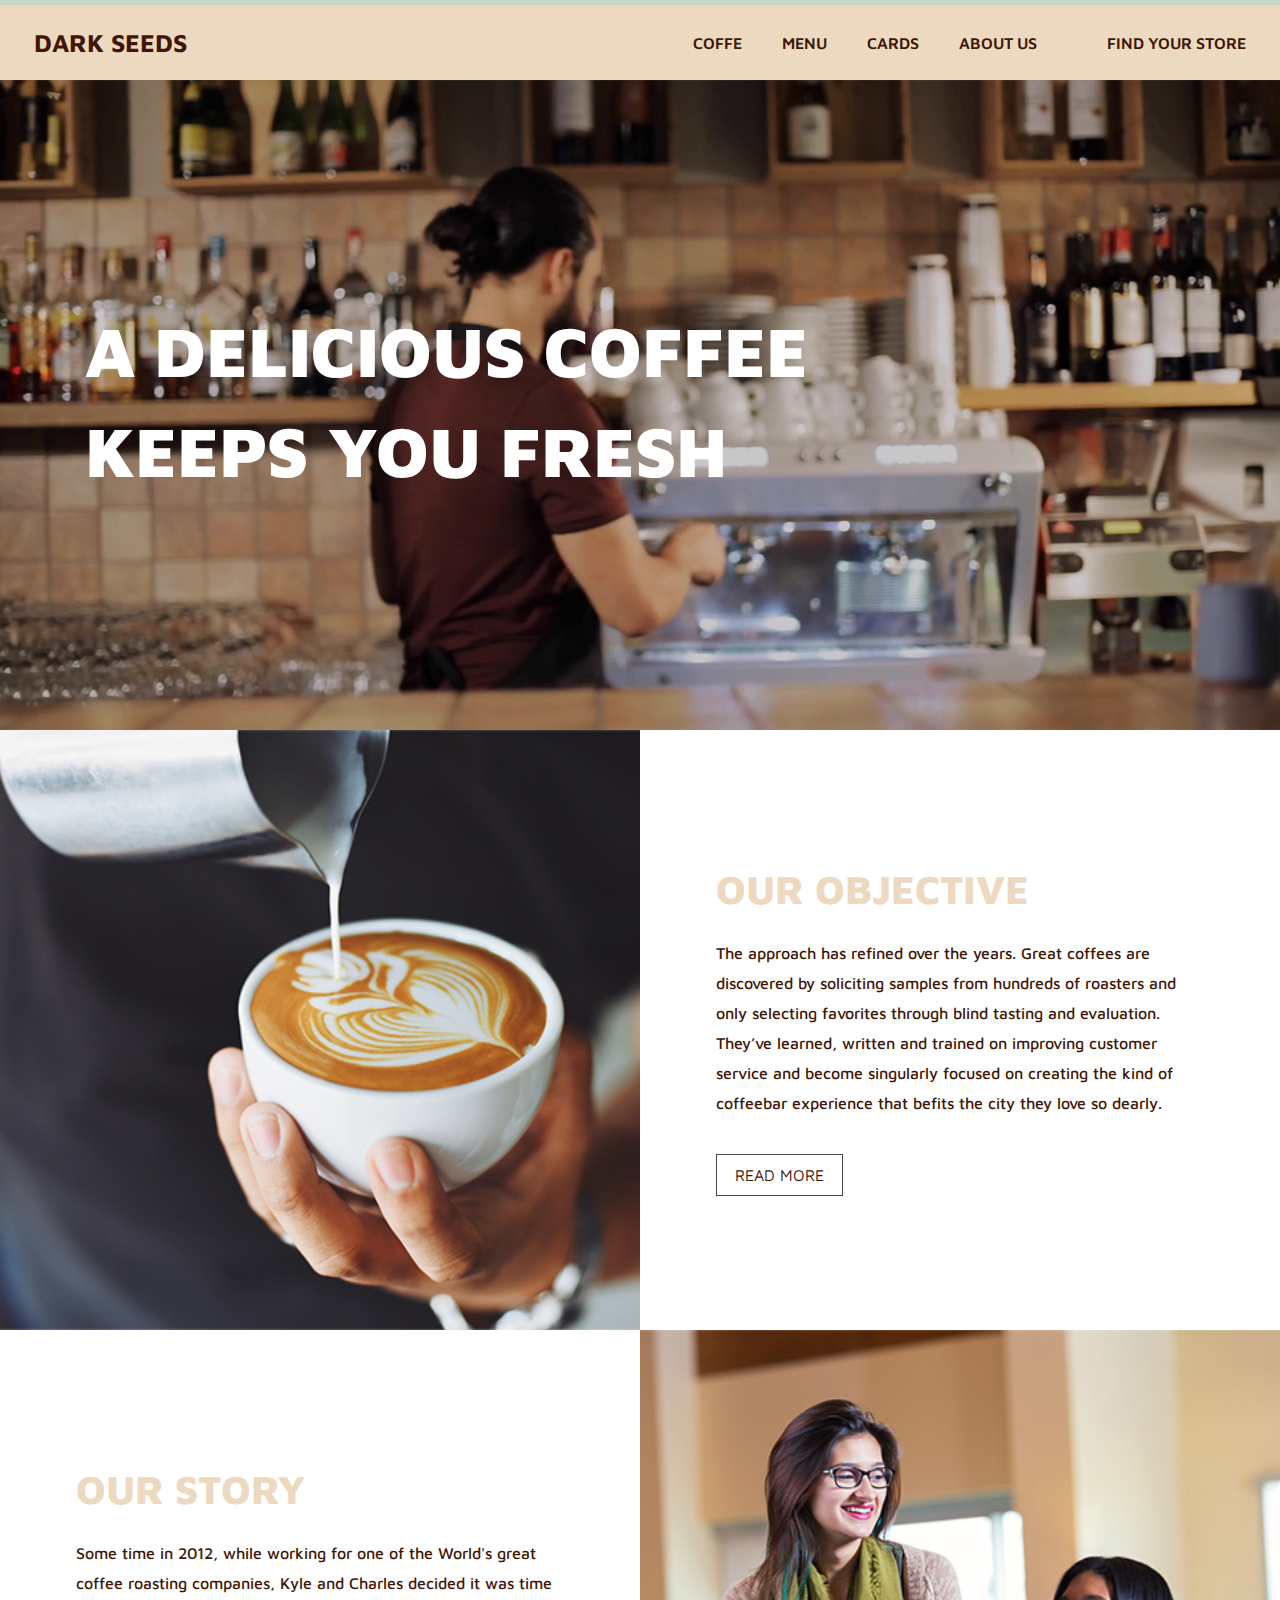
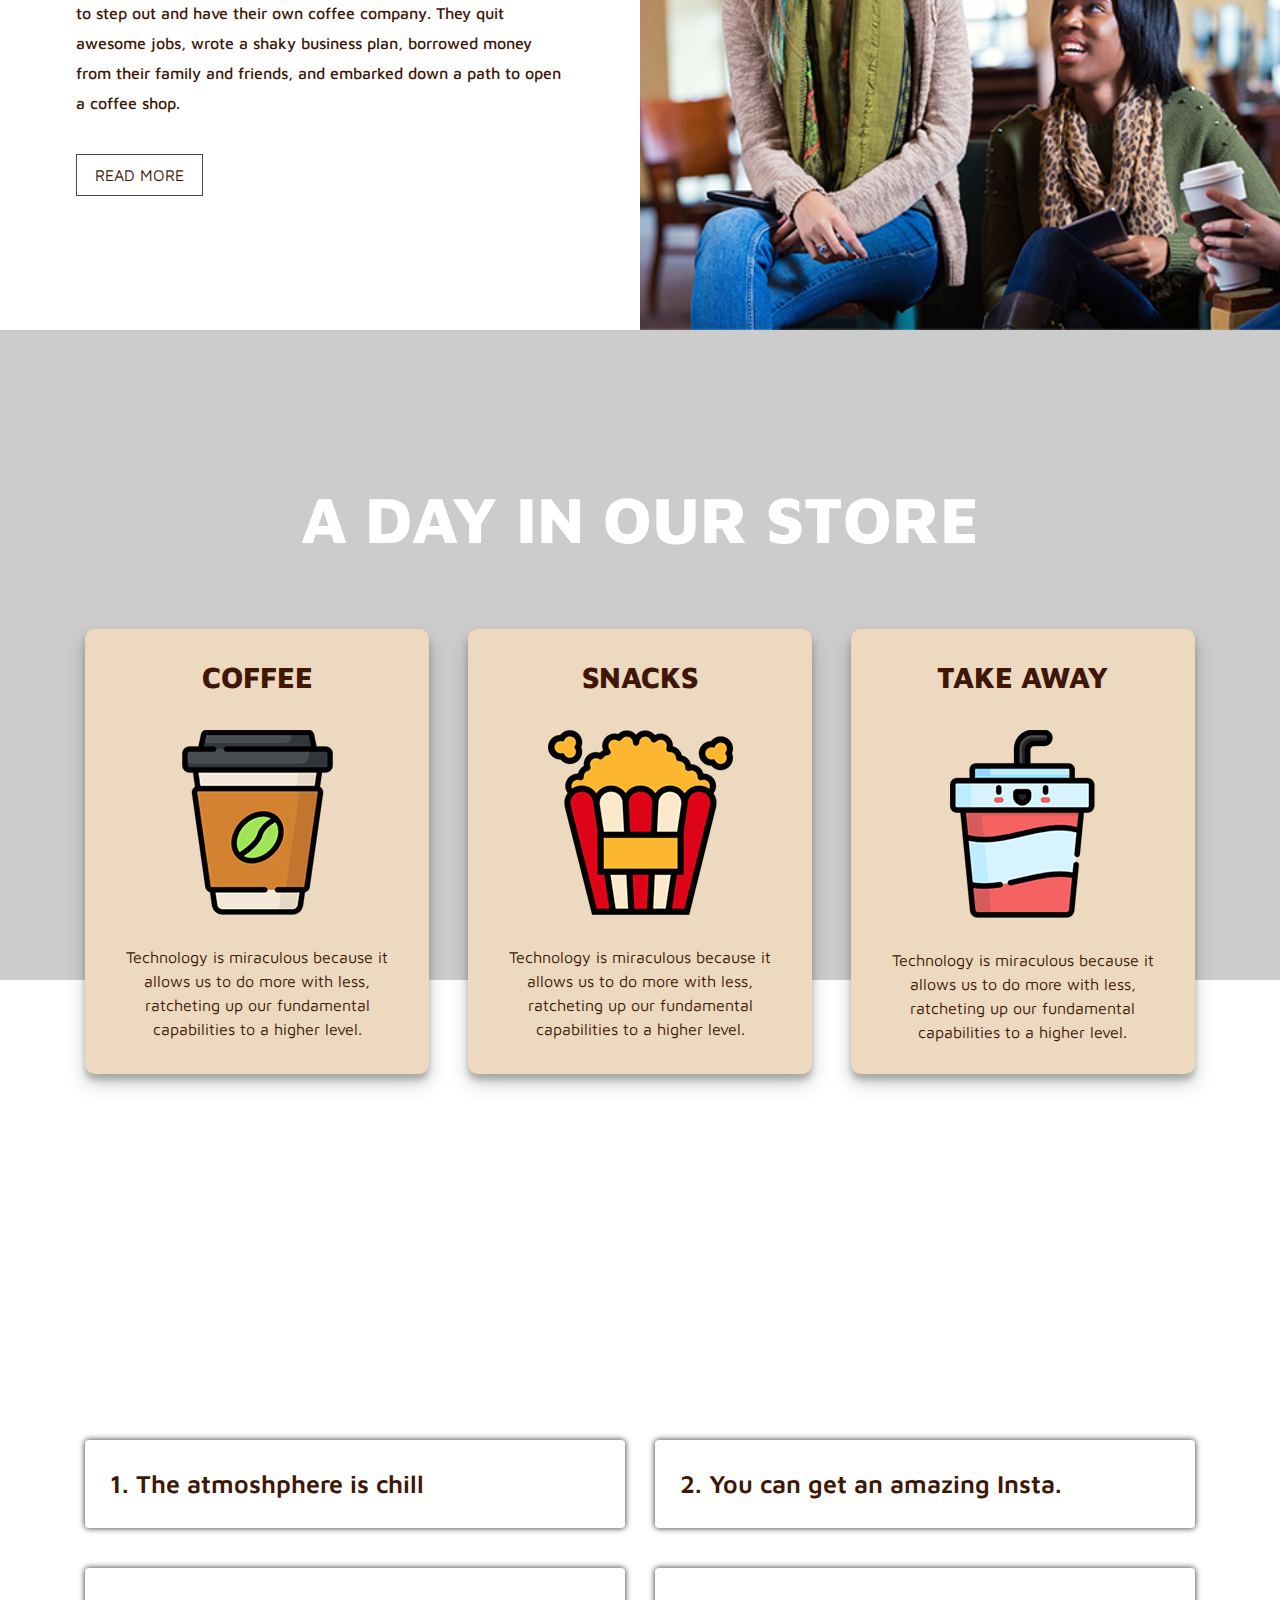
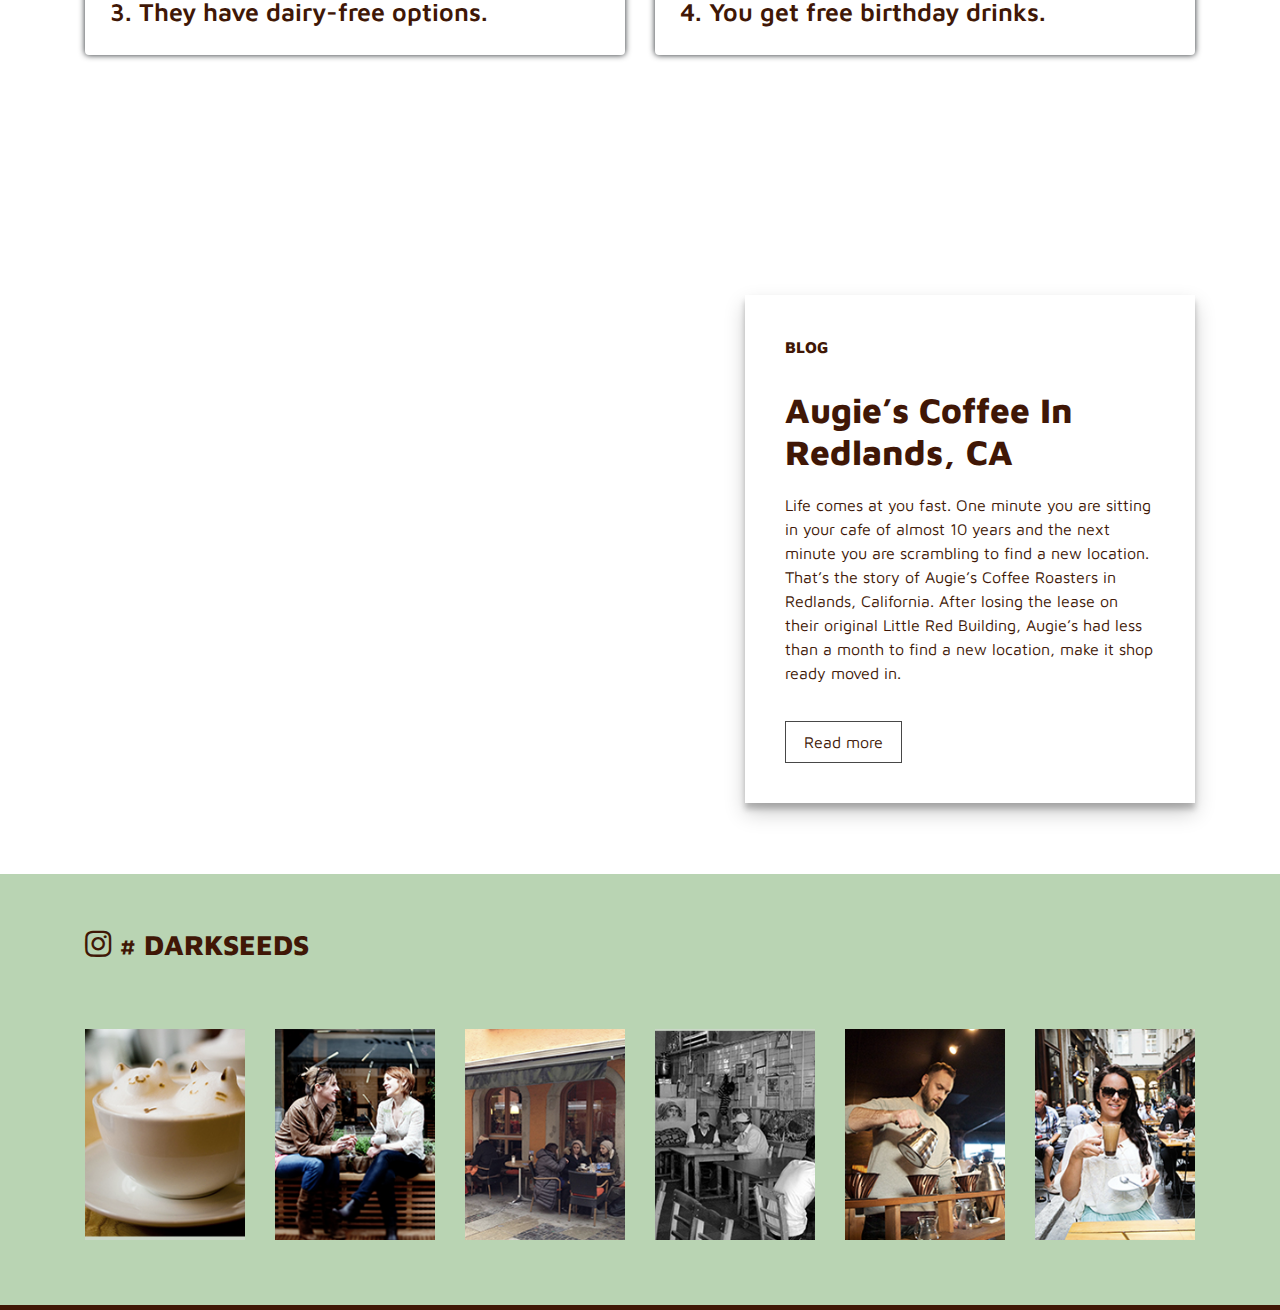
==== index.html @ 80364722 "add DarkSeeds file" ====
<!doctype html>
<html lang="en">
  <head>
    <!-- Required meta tags -->
    <meta charset="utf-8">
    <meta name="viewport" content="width=device-width, initial-scale=1, shrink-to-fit=no">

    <!-- Bootstrap CSS -->
    <link rel="stylesheet" href="https://stackpath.bootstrapcdn.com/bootstrap/4.4.1/css/bootstrap.min.css" integrity="sha384-Vkoo8x4CGsO3+Hhxv8T/Q5PaXtkKtu6ug5TOeNV6gBiFeWPGFN9MuhOf23Q9Ifjh" crossorigin="anonymous">

    <title>DARK SEEDS</title>
    <link rel="stylesheet" href="css/style.css">
    <link rel="stylesheet" href="https://use.fontawesome.com/releases/v5.7.2/css/all.css">
  </head>
  <body>
    <header class="fixed-top">
      <div class="container-fluid pl-lg-4 pr-lg-4 navbar-box">
        <a href="#" class="logo">DARK SEEDS</a>
        <input type="checkbox" id="check">
        <label for="check" class="checkbtn">
          <i class="fas fa-bars"></i>
        </label>
      <nav>
        <ul>
          <li><a href="#">Coffe</a></li>
          <li> <a href="#"> Menu</a></li>
          <li><a href="#">Cards</a></li>
          <li><a href="">About us</a></li>
      </ul>
      <div class="store_location">
        <a href="#">Find your store</a>
      </div>
      </nav>
    </div>
    </header>
  <main>
    <div class="main-img-box">
      <div class="overlay">
        <div class="container">
          <h1>A DELICIOUS COFFEE<br>
            KEEPS YOU FRESH</h1>
        </div>
      </div>
    </div>
  </main>
  <section>
    <div class="container-fluid our-opinion">
      <div class="row">
        <div class="col-md-6 pr-0 pl-0">
          <div><img src="img/dark-seeds3.jpg" alt="" class="img-fluid"></div>
        </div>
        <div class="col-md-6 d-flex align-items-center">
          <div class="title">
            <h2>OUR OBJECTIVE</h2>
            <p>The approach has refined over the years. Great coffees are discovered by soliciting samples from hundreds of roasters and only selecting favorites through blind tasting and evaluation. They’ve learned, written and trained on improving customer service and become singularly focused on creating the kind of coffeebar experience that befits the city they love so dearly. </p>
            <a href="#">READ MORE</a>
          </div>
        </div>
      </div>
      <div class="row">
        <div class="col-md-6 d-flex align-items-center order-2 order-md-1">
          <div class="title">
            <h2>OUR STORY</h2>
            <p>Some time in 2012, while working for one of the World's great coffee roasting companies, Kyle and Charles decided it was time to step out and have their own coffee company.
              They quit awesome jobs, wrote a shaky business plan, borrowed money from their family and friends, and embarked down a path to open a coffee shop.
             </p>
            <a href="#">READ MORE</a>
          </div>
        </div>
        <div class="col-md-6 pl-0 pr-0 order-1 order-md-2">
          <div><img src="img/dark-seeds2.jpg" alt="" class="img-fluid"></div>
        </div>
      </div>
    </div>
  </section>
  <section >
    <div class="our-store">
      <div class="overlay"></div>
    </div>
    <div class="container">
        <div class="store-items-box">
          <h2>A DAY IN OUR STORE</h2>
          <div class="items-mid-box">
            <div class="store-item">
              <h5>Coffee</h5>
              <img src="img/store-coffe.png" alt="" class="img-fluid">
              <p>Technology is miraculous because it allows us to do more with less, ratcheting up our fundamental capabilities to a higher level.</p>
            </div>

            <div class="store-item">
              <h5>Snacks</h5>
              <img src="img/store-snacks.png" alt="" class="img-fluid">
              <p>Technology is miraculous because it allows us to do more with less, ratcheting up our fundamental capabilities to a higher level.</p>
            </div>

            <div class="store-item">
              <h5>Take Away</h5>
              <img src="img/store-take_away.png" alt="" class="img-fluid">
              <p>Technology is miraculous because it allows us to do more with less, ratcheting up our fundamental capabilities to a higher level.</p>
            </div>
          </div>
        </div>
      </div>
  </section>

<section>
  <div class="diff-bg">
    <div class="container">
      <h2>What make us different</h2>
      <div class="row">
        <div class="col-md-6">
          <div class="title-box">
            <span><a href="#">1. The atmoshphere is chill</a></span>
          </div>
        </div>
        <div class="col-md-6">
          <div class="title-box">
            <span><a href="#">2. You can get an amazing Insta.</a></span>
          </div>
        </div>
      </div>
      <div class="row">
        <div class="col-md-6">
          <div class="title-box">
            <span><a href="#">3. They have dairy-free options.</a></span>
          </div>
        </div>
        <div class="col-md-6">
          <div class="title-box">
            <span><a href="#">4. You get free birthday drinks.</a></span>
          </div>
        </div>
      </div>
    </div>
  </div>
</section>

<section class="coffee-blog-bg">
    <div class="container">
      <div class="blog-box">
        <div class="blog-content">
        <span>Blog</span>
        <h2>Augie’s Coffee In Redlands, CA</h2>
        <p>Life comes at you fast. One minute you are sitting in your cafe of almost 10 years and the next minute you are scrambling to find a new location. That’s the story of Augie’s Coffee Roasters in Redlands, California. After losing the lease on their original Little Red Building, Augie’s had less than a month to find a new location, make it shop ready moved in.</p>
        <a href=#>Read more</a>
      </div>
      </div>
    </div>
</section>
<section class="news-box">
  <div class="container">
    <span><a href="#"><i class="fab fa-instagram"></i> # DARKSEEDS</a></span>
    <div class="row mt-5">
      <div class="col-md-2 col-4">
        <div class="news-img-box"><img src="img/news-img1.jpg" alt=""></div>
      </div>
      <div class="col-md-2 col-4">
        <div class="news-img-box"><img src="img/news-img2.jpg" alt=""></div>
      </div>
      <div class="col-md-2 col-4">
        <div class="news-img-box"><img src="img/news-img3.jpg" alt=""></div>
      </div>
      <div class="col-md-2 col-4">
        <div class="news-img-box"><img src="img/news-img4.jpg" alt=""></div>
      </div>
      <div class="col-md-2 col-4">
        <div class="news-img-box"><img src="img/news-img5.jpg" alt=""></div>
      </div>
      <div class="col-md-2 col-4">
        <div class="news-img-box"><img src="img/news-img6.jpg" alt=""></div>
      </div>
    </div>
  </div>

</section>

    <!-- Optional JavaScript -->
    <!-- jQuery first, then Popper.js, then Bootstrap JS -->
    <script src="https://code.jquery.com/jquery-3.4.1.slim.min.js" integrity="sha384-J6qa4849blE2+poT4WnyKhv5vZF5SrPo0iEjwBvKU7imGFAV0wwj1yYfoRSJoZ+n" crossorigin="anonymous"></script>
    <script src="https://cdn.jsdelivr.net/npm/popper.js@1.16.0/dist/umd/popper.min.js" integrity="sha384-Q6E9RHvbIyZFJoft+2mJbHaEWldlvI9IOYy5n3zV9zzTtmI3UksdQRVvoxMfooAo" crossorigin="anonymous"></script>
    <script src="https://stackpath.bootstrapcdn.com/bootstrap/4.4.1/js/bootstrap.min.js" integrity="sha384-wfSDF2E50Y2D1uUdj0O3uMBJnjuUD4Ih7YwaYd1iqfktj0Uod8GCExl3Og8ifwB6" crossorigin="anonymous"></script>
  </body>
</html>
---- css/style.css ----
@import url('https://fonts.googleapis.com/css?family=Maven+Pro:500,600,800,900&display=swap');
*,body{
    font-family: 'Maven Pro', sans-serif;
    box-sizing: border-box;
    padding: 0;
    margin: 0;
}
header{
    border-top: 5px solid #c9d8c5;
    background-color: #edd9c0;
    padding: 5px 0;
    height: 80px;
}
header .logo{
    padding: 10px ;
    font-size: 25px;
    color: #401706;
    font-weight: 700;
}
header .logo:hover{
    text-decoration: none;
}
header .navbar-box{
    display: flex;
    justify-content: space-between;
    align-items: center;
    height: 65px;
}
header .navbar-box nav {
    display: flex;  
    align-items: center;
}
header .navbar-box nav ul {
    display: flex;  
    list-style: none;
    margin-bottom: 0;
    padding-left: 0;
}
header .navbar-box nav ul li a{
    font-size: 16px;
    text-transform: uppercase;
    color: #401706; 
    padding: 10px 20px;
    display: inline-block;
    font-weight: 600;
    transition: all 300ms ease-in-out 0s;
}
header .navbar-box nav ul li a:hover{
    text-decoration: none;
    background-color:#b9d4b3;
}
header .store_location a{
    color: #401706; 
    font-size: 16px;
    font-weight: 600;
    text-transform: uppercase;
    margin-left: 40px;
    padding:10px;
}
header .store_location a:hover{
    text-decoration: none;
}
/*--responsive nav--*/
.checkbtn{
    font-size: 25px;
    color: #401706; 
    cursor: pointer;
    display: none;
}
#check{
    display: none;
}
@media (max-width:991px){
  .checkbtn{
      display: block;
  }  
  header .navbar-box nav{
      flex-direction: column;
      justify-content: center;
      position: fixed;
      width:100%;
      height: 100vh;
      top: 80px;
      left: -100vw;
      text-align: center;
      transition: all 0.5s;
      background-color:#2c3e50 ;
  }
 header .navbar-box nav ul{
    display: block;
 }
 header .navbar-box nav ul li{
    margin: 20px 0;
 }
  header .navbar-box nav ul li a{
      color: #fff;
  }
  #check:checked ~ nav{
      left: 0;
  }
  header .store_location a{
    margin-left:0px;
    color: #fff;
    margin-top: 20px;
    display: inline-block;
}
header label {
    padding: 10px;
    margin-bottom: 0px;
}
}
main .main-img-box{
    background-image: url(../img/dark-seeds.jpg);
    width: 100%;
    height: 650px;
    background-size: cover;
    background-position: center;
    background-repeat: no-repeat;
    margin-top: 80px;
}
main .main-img-box .overlay{
    height: 100%;
    width: 100%;
    background: rgb(0, 0, 0, 0.2);
    display: flex;
    align-items: center;
}
main .main-img-box h1{
    font-size: calc(45px + 2vw);
    color: #fff;
    line-height: 100px;
    font-weight: 900;
    text-transform: uppercase;
}
.our-opinion div img{
  width: 100%;
  height: 600px;
  object-fit: cover;
}
.our-opinion .title{
    padding: 0 10%;
}
.our-opinion .title h2{
    font-size: 40px;
    font-weight: 800;
    color: #edd9c0;
    margin-bottom: 25px;
    text-transform: uppercase;
}
.our-opinion .title p{
    color: #401706;
    font-weight: 500;
    line-height: 30px;
}
.our-opinion .title a{
    color: #401706;
    padding: 8px 18px;
    border: 1px solid #484848;
    display: inline-block;
    margin-top: 20px;
    transition: all 300ms ease-in-out 0s;
}
.our-opinion .title a:hover{
    text-decoration: none;
    background-color:#b9d4b3;
}
.our-store{
    background-image: url(../img/dark-seeds4.jpg);
    width: 100%;
    height: 650px;
    background-size: cover;
    background-position: center;
    background-repeat: no-repeat;
    background-attachment: fixed;
}
.our-store .overlay{
    height: 100%;
    width: 100%;
    background: rgb(0, 0, 0, 0.2);
    padding-top: 130px;
}
 .store-items-box{
    margin-top: -500px;
}
.store-items-box h2{
    font-size: calc(40px + 2vw);
    font-weight: 800;
    color: #fff;
    text-align: center;
    text-transform: uppercase;
    margin-bottom: 70px;
}
.store-items-box .items-mid-box{
    display: flex;
    justify-content: space-between;
}
 .store-items-box .items-mid-box .store-item{
    background-color: #edd9c0;
    padding: 30px;
    text-align: center;
    max-width: 31%;
    box-shadow: 0 10px 20px rgba(0,0,0,0.19), 0 6px 6px rgba(0,0,0,0.23);
    cursor: pointer;
    transition: all 300ms ease-in-out 0s;
    border-radius: 10px;
}
 .store-items-box .items-mid-box .store-item:hover{
    transform:translate(0px, 4px);
}
.store-items-box .items-mid-box .store-item h5 {
    font-size: 30px;
    font-weight: 800;
    margin-bottom: 35px;
    color: #401706;
    text-transform: uppercase;
}
 .store-items-box .items-mid-box .store-item p {
    margin-top: 30px;
    color: #401706;
    margin-bottom: 0;
}
.diff-bg{
    background-image: url(../img/Make-different.jpg);
    width: 100%;
    height: 650px;
    background-size: cover;
    background-position: center;
    background-repeat: no-repeat;
    margin-top: 100px;
    background-attachment: fixed;
}
.diff-bg h2{
    font-size: calc(40px + 2vw);
    font-weight: 800;
    color: #fff;
    text-align: center;
    padding: 120px 0 60px;
    text-transform: uppercase;
}
.diff-bg .title-box{
    background-color: #fff;
    margin-bottom: 40px;
    box-shadow: #212529 0px 0px 6px;
    border-radius: 4px;
}
.diff-bg .title-box span a{
    padding: 25px;
    color: #401706;
    font-size: 25px;
    font-weight: 600;
    display:block;
    transition: all 300ms ease-in-out 0s;
}
.diff-bg .title-box span a:hover{
    text-decoration: none;
    background-color: #edd9c0;
}
.coffee-blog-bg{
    background-image: url(../img/bg-coffee-blog.jpg);
    width: 100%;
    height: 650px;
    background-size: cover;
    background-position: center;
    background-repeat: no-repeat;
    background-attachment: fixed;
}
.coffee-blog-bg .blog-box{
    width: 100%;
    height:650px ;
    display: flex;
    justify-content: flex-end;
    align-items: center;
}
.blog-box .blog-content{
    max-width: 450px;
    background-color: #fff;
    padding: 40px;
    box-shadow: 0 10px 20px rgba(0,0,0,0.19), 0 6px 6px rgba(0,0,0,0.23);
}
.blog-box .blog-content span{
    font-size: 16px;
    color: #401706;
    text-transform: uppercase;
    font-weight: 800;
}
.blog-box .blog-content h2{
    font-size: 35px;
    color: #401706;
    font-weight: 800;
    margin: 30px 0 20px;
}
.blog-box .blog-content p{
    font-size: 16px;
    color: #401706;
}
.blog-box .blog-content a{
    color: #401706;
    padding: 8px 18px 8px 18px;
    border: 1px solid #484848;
    display: inline-block;
    margin-top: 20px;
    transition: all 300ms ease-in-out 0s;
}
.blog-box .blog-content a:hover{
    text-decoration: none;
    background-color:#b9d4b3;
}
.news-box{
    background-color: #b9d4b3;
    padding: 50px 0;
    border-bottom:5px solid #401706; 
}
.news-box span a{
    font-size: 28px;
    font-weight: 800;
    color: #401706;
    cursor: pointer;
}
.news-box span a i{
    font-size: 30px;
}
.news-box .news-img-box{
padding: 15px 0;
}
.news-box .news-img-box img{
    width: 100%;
    filter: grayscale(20%);
    transition: .3s ease-in-out;
}
.news-box img:hover{
    -webkit-filter: grayscale(0);
    filter: grayscale(0);
    -webkit-transform: scale(1.04);
    transform: scale(1.04);
    cursor: pointer;
}
/*-- responsive design --*/
@media (max-width: 1199px){
    .store-items-box .items-mid-box .store-item {
        padding: 30px 15px;
    }
    .store-items-box .items-mid-box .store-item h5 {
        margin-bottom: 25px;
    }
    .store-items-box .items-mid-box .store-item p {
        margin-top: 20px;
    }
  }
@media (max-width: 991px){
.our-store{
    height: 450px;
    background-attachment: fixed;
}
 .store-items-box{
   margin-top: -350px;
}
.store-items-box h2{
    margin-bottom: 20px;
}
.store-items-box .items-mid-box{
    flex-direction: column;
}
.store-items-box .items-mid-box .store-item {
    padding: 60px;
    max-width: 100%;
    margin-top: 40px;
}
.store-items-box .items-mid-box .store-item h5 {
    font-size: 40px;
    margin-bottom: 45px;
}
 .store-items-box .store-item img {
    height: 240px;
}
.store-items-box .items-mid-box .store-item p {
    font-size: 18px;
    margin-top: 35px;
    margin-bottom: 0;
}
.diff-bg .title-box span a {
    padding: 25px;
    color: #401706;
    font-size: 18px;
}
}
@media (max-width: 767px){
    main .main-img-box h1 {
        font-size: calc(34px + 2vw);
        line-height: 80px;
    }
    .our-opinion div img {
        height: 501px;
    }
    .our-opinion .title {
        padding: 40px 30px;
        margin-bottom: 30px;
    }
    .diff-bg h2 {
        padding: 60px 0 20px;
    }
    .diff-bg .title-box {
        margin-bottom: 20px;
    }
  }
  @media (max-width: 575px){
    main .main-img-box h1 {
        font-size: calc(25px + 2vw);
        line-height: 60px;
        text-align: center;
    }
    .our-opinion div img {
        height: 401px;
    }
    .store-items-box h2 {
        font-size: calc(35px + 2vw);
    }
    .store-items-box .items-mid-box .store-item {
        padding: 30px;
    }
    .store-items-box .items-mid-box .store-item h5 {
        font-size: 30px;
        margin-bottom: 45px;
    }
    .store-items-box .store-item img {
        height: 190px;
    }
    .store-items-box .items-mid-box .store-item p {
        font-size: 16px;
    }
    .store-items-box .items-mid-box {
        padding: 0 20px;
    }
    .diff-bg h2 {
        font-size: calc(35px + 2vw);
    }
    .blog-box .blog-content {
        padding: 35px;
    }
    .blog-box .blog-content h2 {
        font-size: 30px;
        color: #401706;
        font-weight: 800;
        margin: 30px 0 20px;
    }
  }
  @media (max-width: 360px){
    main .main-img-box h1 {
        font-size: calc(22px + 2vw);
        line-height: 50px;
    }
    .store-items-box .items-mid-box .store-item {
        padding: 30px 25px;
    }
    .store-items-box .items-mid-box .store-item h5 {
        font-size: 30px;
        margin-bottom: 45px;
    }
    .store-items-box .store-item img {
        height: 190px;
    }
    .store-items-box .items-mid-box {
        padding: 0;
    }
    .diff-bg .title-box span a {
        padding: 22px;
        font-size: 16px;
    }
    .blog-box .blog-content {
        padding: 25px;
    }
    .blog-box .blog-content h2 {
        font-size: 28px;
        color: #401706;
        font-weight: 800;
        margin: 30px 0 20px;
    }
  }
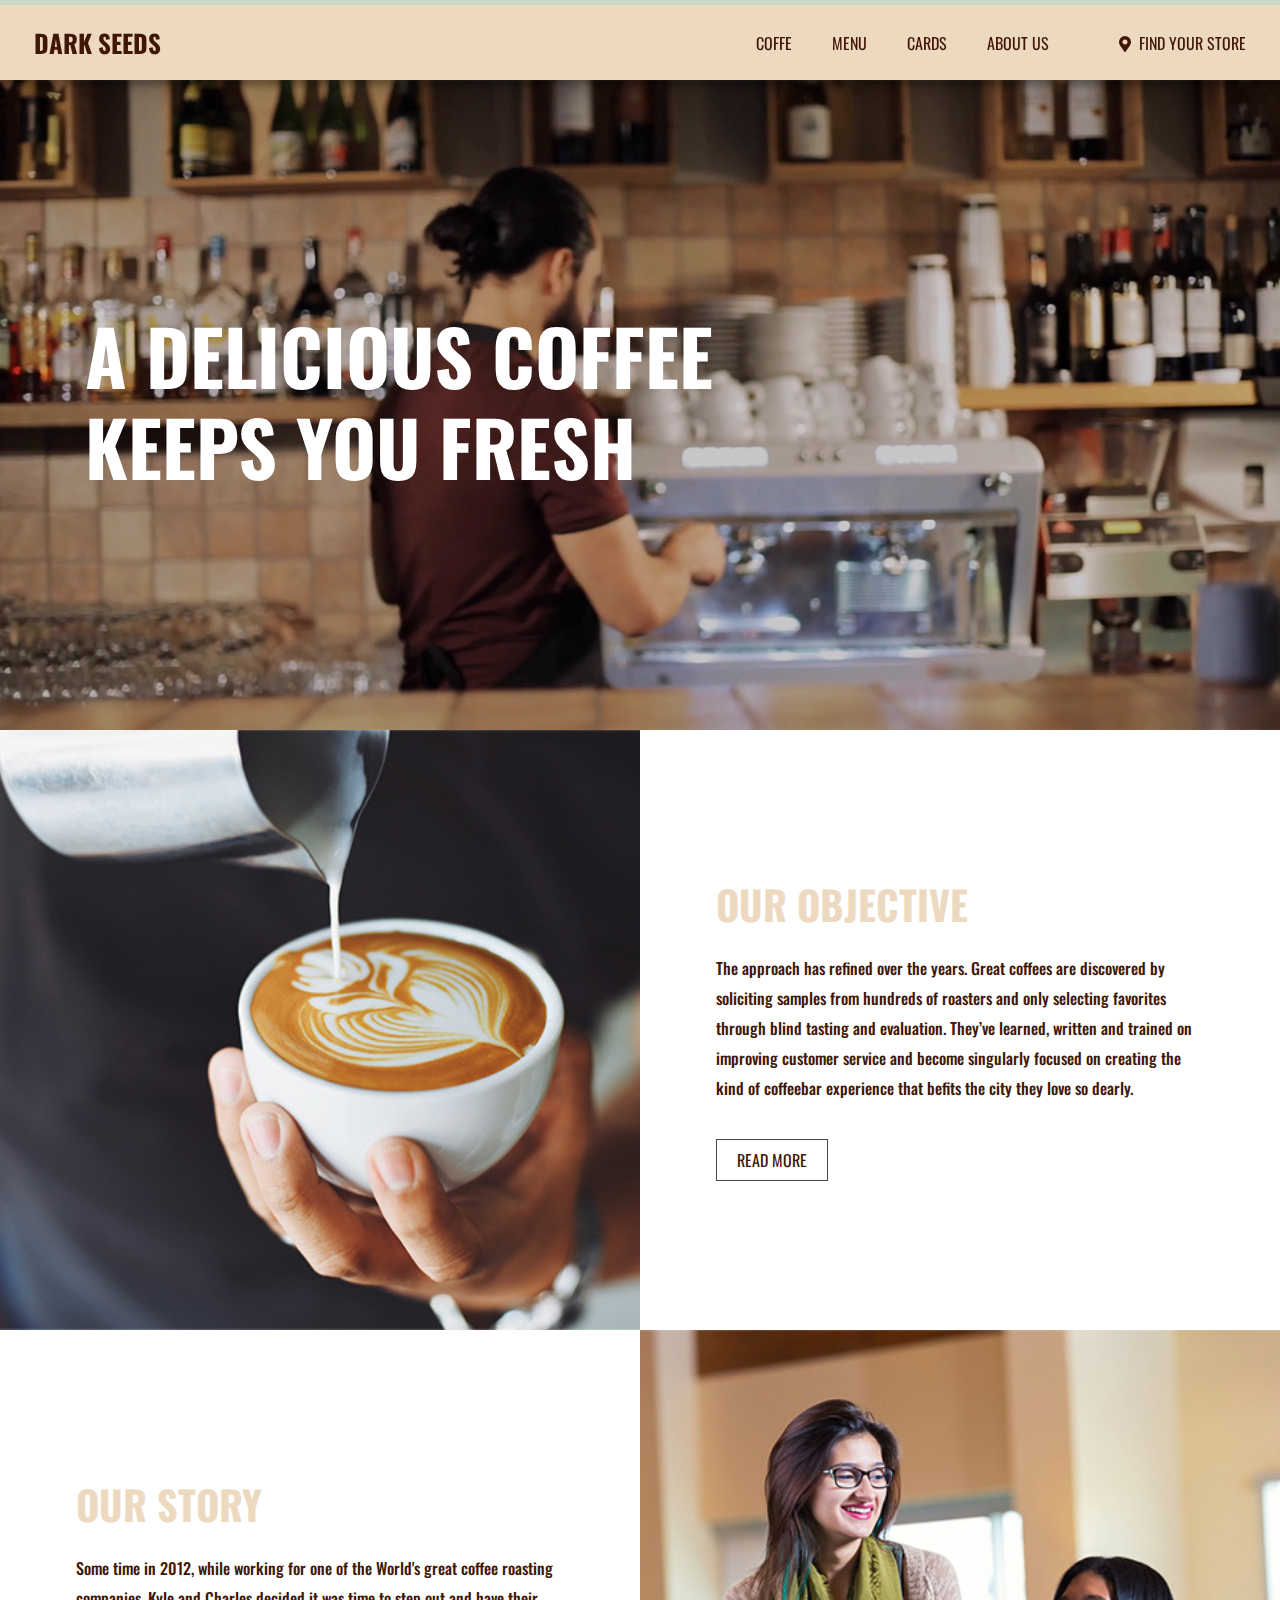
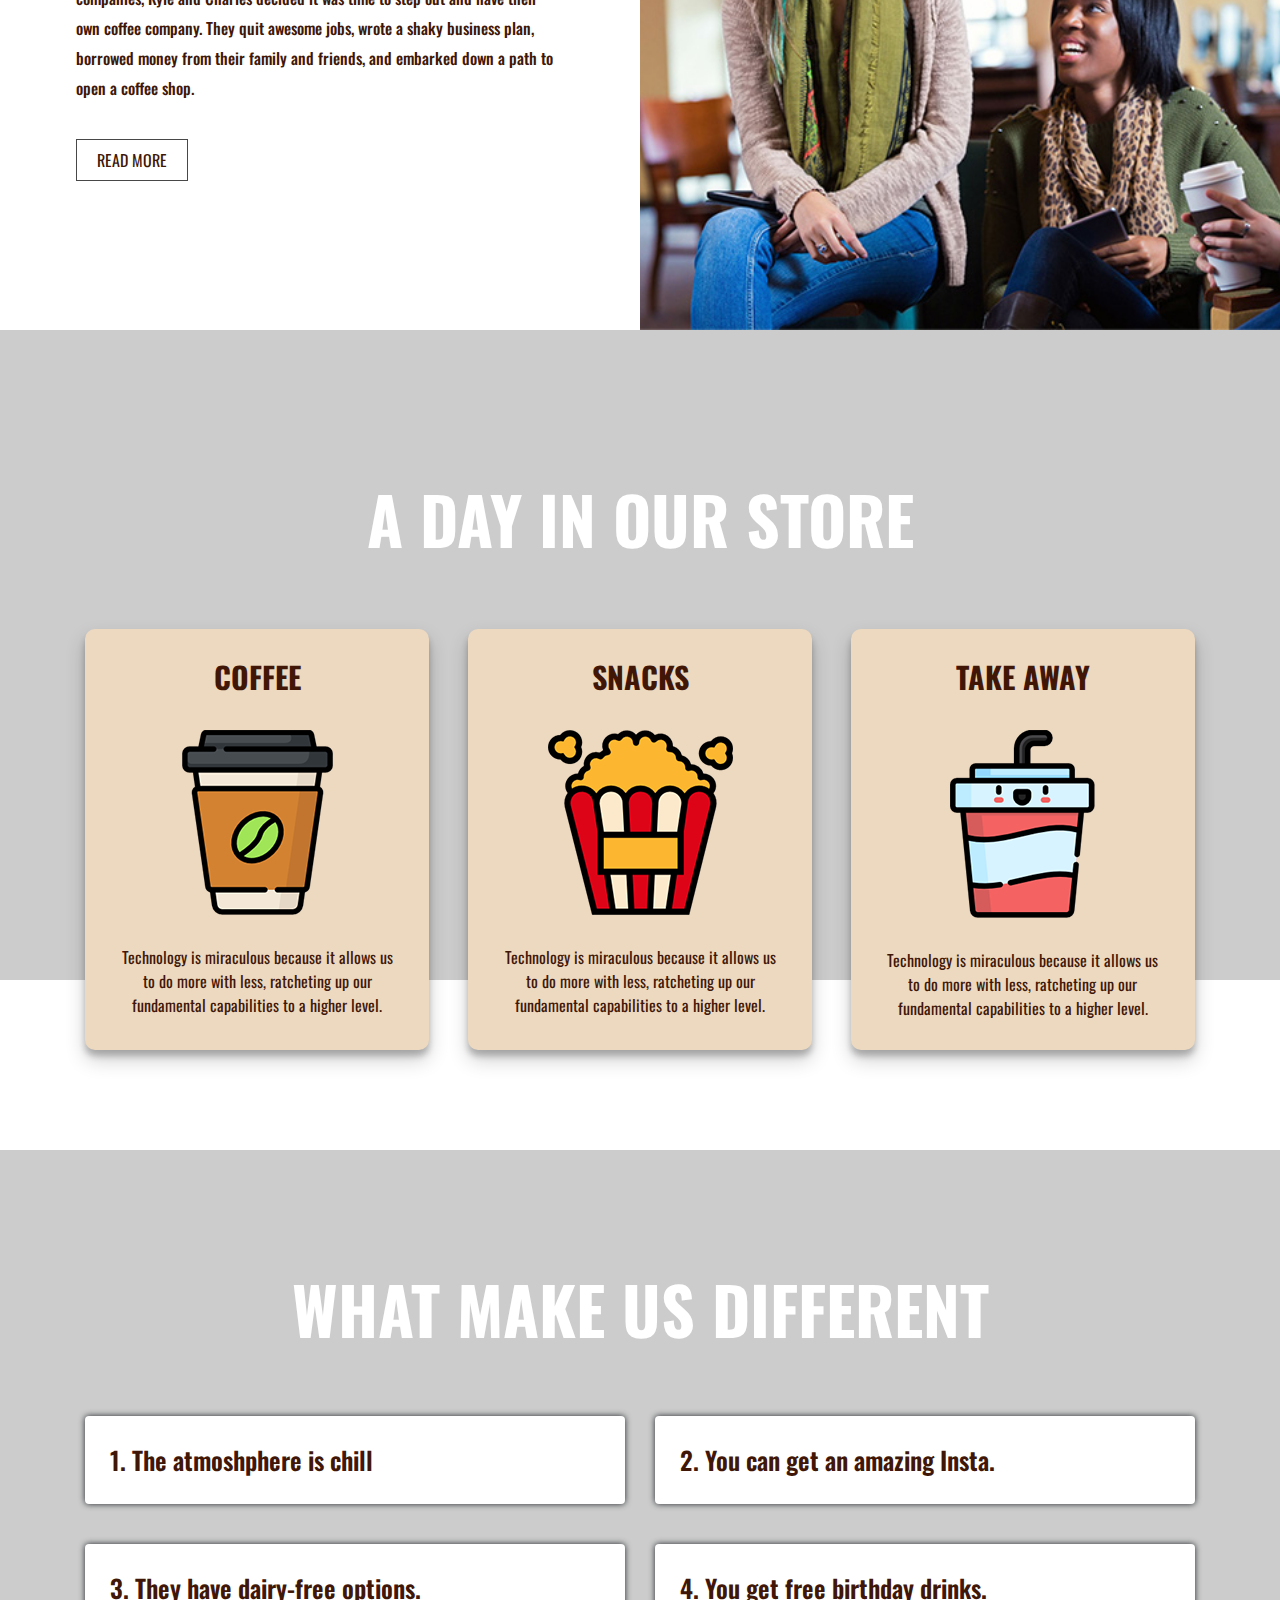
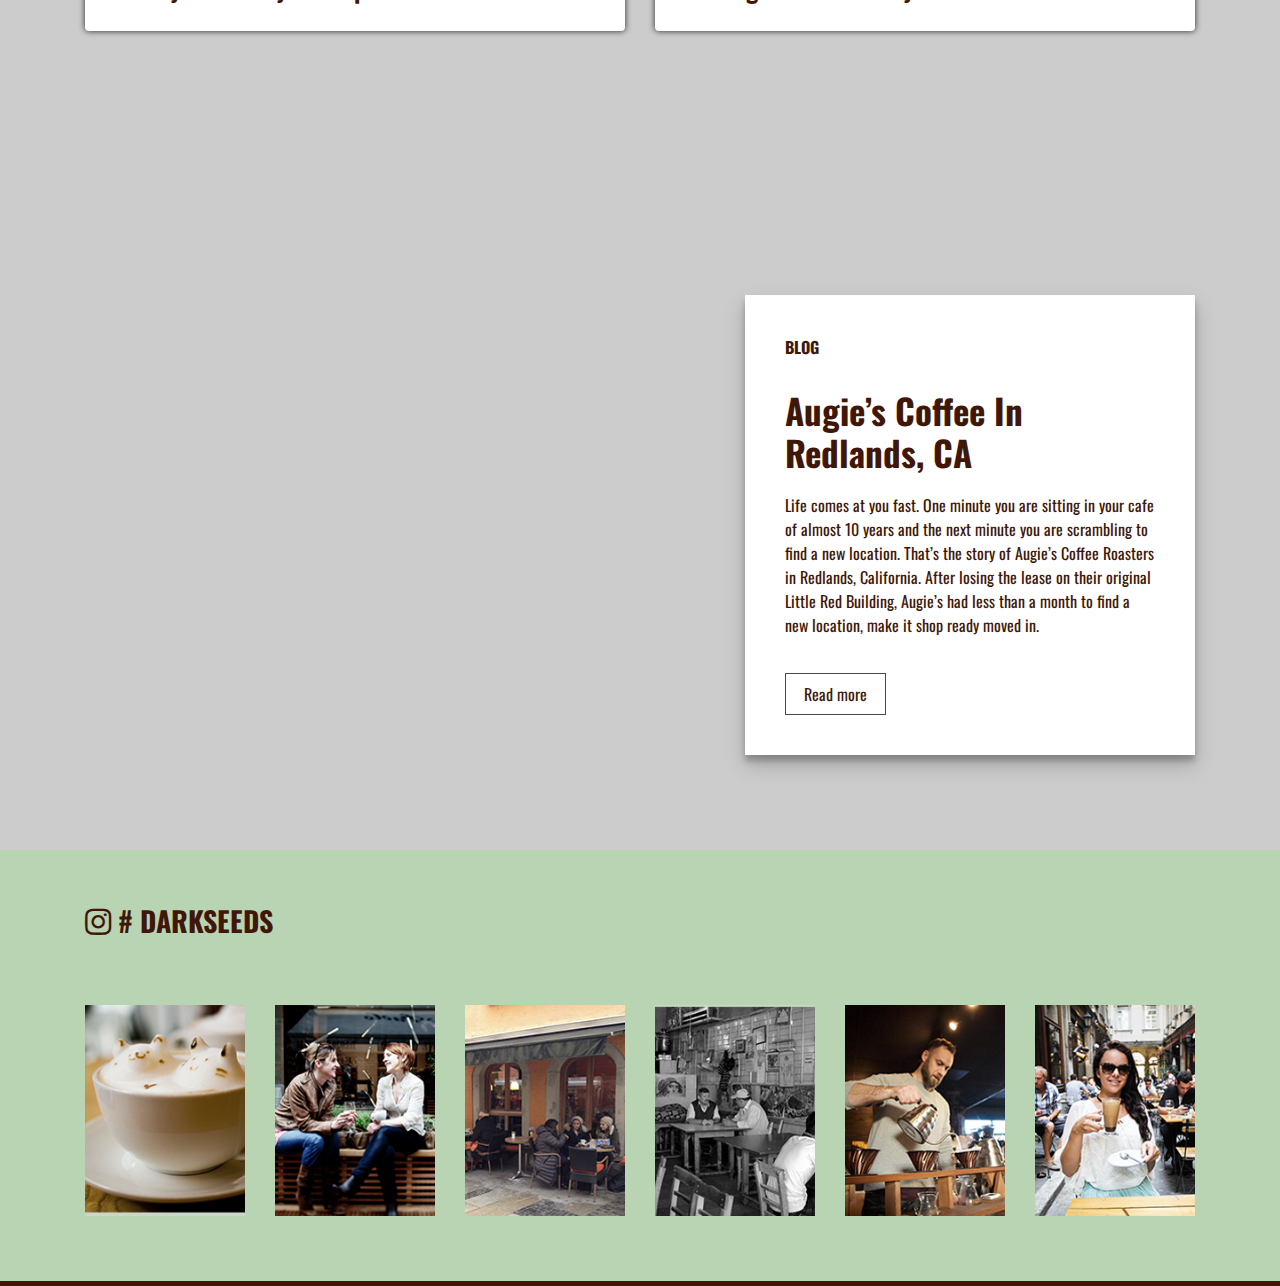
==== commit 95716ea2: "update file" ====
--- a/index.html
+++ b/index.html
@@ -22,13 +22,13 @@
         </label>
       <nav>
         <ul>
-          <li><a href="#">Coffe</a></li>
-          <li> <a href="#"> Menu</a></li>
+          <li><a href="index.html">Coffe</a></li>
+          <li> <a href="menu.html"> Menu</a></li>
           <li><a href="#">Cards</a></li>
           <li><a href="">About us</a></li>
       </ul>
       <div class="store_location">
-        <a href="#">Find your store</a>
+        <a href="#"><i class="fas fa-map-marker-alt"></i><span class="ml-2">Find your store</span></a>
       </div>
       </nav>
     </div>
@@ -105,29 +105,31 @@
 
 <section>
   <div class="diff-bg">
-    <div class="container">
-      <h2>What make us different</h2>
-      <div class="row">
-        <div class="col-md-6">
-          <div class="title-box">
-            <span><a href="#">1. The atmoshphere is chill</a></span>
+    <div class="overlay">
+      <div class="container">
+        <h2>What make us different</h2>
+        <div class="row">
+          <div class="col-md-6">
+            <div class="title-box">
+              <span><a href="#">1. The atmoshphere is chill</a></span>
+            </div>
+          </div>
+          <div class="col-md-6">
+            <div class="title-box">
+              <span><a href="#">2. You can get an amazing Insta.</a></span>
+            </div>
           </div>
         </div>
-        <div class="col-md-6">
-          <div class="title-box">
-            <span><a href="#">2. You can get an amazing Insta.</a></span>
+        <div class="row">
+          <div class="col-md-6">
+            <div class="title-box">
+              <span><a href="#">3. They have dairy-free options.</a></span>
+            </div>
           </div>
-        </div>
-      </div>
-      <div class="row">
-        <div class="col-md-6">
-          <div class="title-box">
-            <span><a href="#">3. They have dairy-free options.</a></span>
-          </div>
-        </div>
-        <div class="col-md-6">
-          <div class="title-box">
-            <span><a href="#">4. You get free birthday drinks.</a></span>
+          <div class="col-md-6">
+            <div class="title-box">
+              <span><a href="#">4. You get free birthday drinks.</a></span>
+            </div>
           </div>
         </div>
       </div>
@@ -136,6 +138,7 @@
 </section>
 
 <section class="coffee-blog-bg">
+  <div class="overlay">
     <div class="container">
       <div class="blog-box">
         <div class="blog-content">
@@ -146,6 +149,7 @@
       </div>
       </div>
     </div>
+  </div>
 </section>
 <section class="news-box">
   <div class="container">
--- a/css/style.css
+++ b/css/style.css
@@ -1,6 +1,6 @@
-@import url('https://fonts.googleapis.com/css?family=Maven+Pro:500,600,800,900&display=swap');
+@import url('https://fonts.googleapis.com/css?family=Oswald:300,400,600,700&display=swap');
 *,body{
-    font-family: 'Maven Pro', sans-serif;
+    font-family: 'Oswald', sans-serif;
     box-sizing: border-box;
     padding: 0;
     margin: 0;
@@ -10,6 +10,7 @@
     background-color: #edd9c0;
     padding: 5px 0;
     height: 80px;
+    box-shadow: 0 10px 20px rgba(0,0,0,0.19), 0 6px 6px rgba(0,0,0,0.23);
 }
 header .logo{
     padding: 10px ;
@@ -36,13 +37,16 @@
     margin-bottom: 0;
     padding-left: 0;
 }
+header .navbar-box nav ul li{
+    margin: 0px 15px;
+ }
 header .navbar-box nav ul li a{
     font-size: 16px;
     text-transform: uppercase;
     color: #401706; 
-    padding: 10px 20px;
+    padding: 5px 5px;
     display: inline-block;
-    font-weight: 600;
+    font-weight: 400;
     transition: all 300ms ease-in-out 0s;
 }
 header .navbar-box nav ul li a:hover{
@@ -52,7 +56,7 @@
 header .store_location a{
     color: #401706; 
     font-size: 16px;
-    font-weight: 600;
+    font-weight: 400;
     text-transform: uppercase;
     margin-left: 40px;
     padding:10px;
@@ -79,28 +83,22 @@
       justify-content: center;
       position: fixed;
       width:100%;
-      height: 100vh;
+      height: 230px;
       top: 80px;
       left: -100vw;
-      text-align: center;
       transition: all 0.5s;
-      background-color:#2c3e50 ;
-  }
- header .navbar-box nav ul{
-    display: block;
+      background-color: #edd9c0;
+      border-bottom: 10px solid #c9d8c5;
+      border-top: 2px solid #401706;
+  }
+ header .navbar-box nav ul li{
+    margin-bottom: 20px;
  }
- header .navbar-box nav ul li{
-    margin: 20px 0;
- }
-  header .navbar-box nav ul li a{
-      color: #fff;
-  }
   #check:checked ~ nav{
       left: 0;
   }
   header .store_location a{
     margin-left:0px;
-    color: #fff;
     margin-top: 20px;
     display: inline-block;
 }
@@ -109,6 +107,11 @@
     margin-bottom: 0px;
 }
 }
+@media (max-width: 575px){
+    header .navbar-box nav ul li{
+        margin: 0px 10px;
+     }
+  }
 main .main-img-box{
     background-image: url(../img/dark-seeds.jpg);
     width: 100%;
@@ -126,10 +129,9 @@
     align-items: center;
 }
 main .main-img-box h1{
-    font-size: calc(45px + 2vw);
+    font-size: calc(50px + 2vw);
     color: #fff;
-    line-height: 100px;
-    font-weight: 900;
+    font-weight: 700;
     text-transform: uppercase;
 }
 .our-opinion div img{
@@ -154,7 +156,7 @@
 }
 .our-opinion .title a{
     color: #401706;
-    padding: 8px 18px;
+    padding: 8px 20px;
     border: 1px solid #484848;
     display: inline-block;
     margin-top: 20px;
@@ -229,6 +231,11 @@
     margin-top: 100px;
     background-attachment: fixed;
 }
+.diff-bg .overlay{
+    height: 100%;
+    width: 100%;
+    background: rgb(0, 0, 0, 0.2);  
+}
 .diff-bg h2{
     font-size: calc(40px + 2vw);
     font-weight: 800;
@@ -263,6 +270,11 @@
     background-position: center;
     background-repeat: no-repeat;
     background-attachment: fixed;
+}
+.coffee-blog-bg .overlay{
+    height: 100%;
+    width: 100%;
+    background: rgb(0, 0, 0, 0.2);  
 }
 .coffee-blog-bg .blog-box{
     width: 100%;
@@ -339,9 +351,6 @@
     .store-items-box .items-mid-box .store-item {
         padding: 30px 15px;
     }
-    .store-items-box .items-mid-box .store-item h5 {
-        margin-bottom: 25px;
-    }
     .store-items-box .items-mid-box .store-item p {
         margin-top: 20px;
     }
@@ -361,21 +370,9 @@
     flex-direction: column;
 }
 .store-items-box .items-mid-box .store-item {
-    padding: 60px;
-    max-width: 100%;
-    margin-top: 40px;
-}
-.store-items-box .items-mid-box .store-item h5 {
-    font-size: 40px;
-    margin-bottom: 45px;
-}
- .store-items-box .store-item img {
-    height: 240px;
-}
-.store-items-box .items-mid-box .store-item p {
-    font-size: 18px;
-    margin-top: 35px;
-    margin-bottom: 0;
+    padding: 40px;
+    max-width: 70%;
+    margin: 40px auto 0;
 }
 .diff-bg .title-box span a {
     padding: 25px;
@@ -385,15 +382,17 @@
 }
 @media (max-width: 767px){
     main .main-img-box h1 {
-        font-size: calc(34px + 2vw);
-        line-height: 80px;
+        font-size: calc(40px + 2vw);
     }
     .our-opinion div img {
         height: 501px;
     }
     .our-opinion .title {
-        padding: 40px 30px;
+        padding: 40px 0px;
         margin-bottom: 30px;
+    }
+    .store-items-box .items-mid-box .store-item {
+        max-width: 100%;
     }
     .diff-bg h2 {
         padding: 60px 0 20px;
@@ -404,8 +403,7 @@
   }
   @media (max-width: 575px){
     main .main-img-box h1 {
-        font-size: calc(25px + 2vw);
-        line-height: 60px;
+        font-size: calc(28px + 2vw);
         text-align: center;
     }
     .our-opinion div img {
@@ -416,19 +414,6 @@
     }
     .store-items-box .items-mid-box .store-item {
         padding: 30px;
-    }
-    .store-items-box .items-mid-box .store-item h5 {
-        font-size: 30px;
-        margin-bottom: 45px;
-    }
-    .store-items-box .store-item img {
-        height: 190px;
-    }
-    .store-items-box .items-mid-box .store-item p {
-        font-size: 16px;
-    }
-    .store-items-box .items-mid-box {
-        padding: 0 20px;
     }
     .diff-bg h2 {
         font-size: calc(35px + 2vw);
@@ -444,22 +429,11 @@
     }
   }
   @media (max-width: 360px){
-    main .main-img-box h1 {
-        font-size: calc(22px + 2vw);
-        line-height: 50px;
-    }
     .store-items-box .items-mid-box .store-item {
-        padding: 30px 25px;
-    }
-    .store-items-box .items-mid-box .store-item h5 {
-        font-size: 30px;
-        margin-bottom: 45px;
+        padding: 20px;
     }
     .store-items-box .store-item img {
-        height: 190px;
-    }
-    .store-items-box .items-mid-box {
-        padding: 0;
+        height: 150px;
     }
     .diff-bg .title-box span a {
         padding: 22px;
